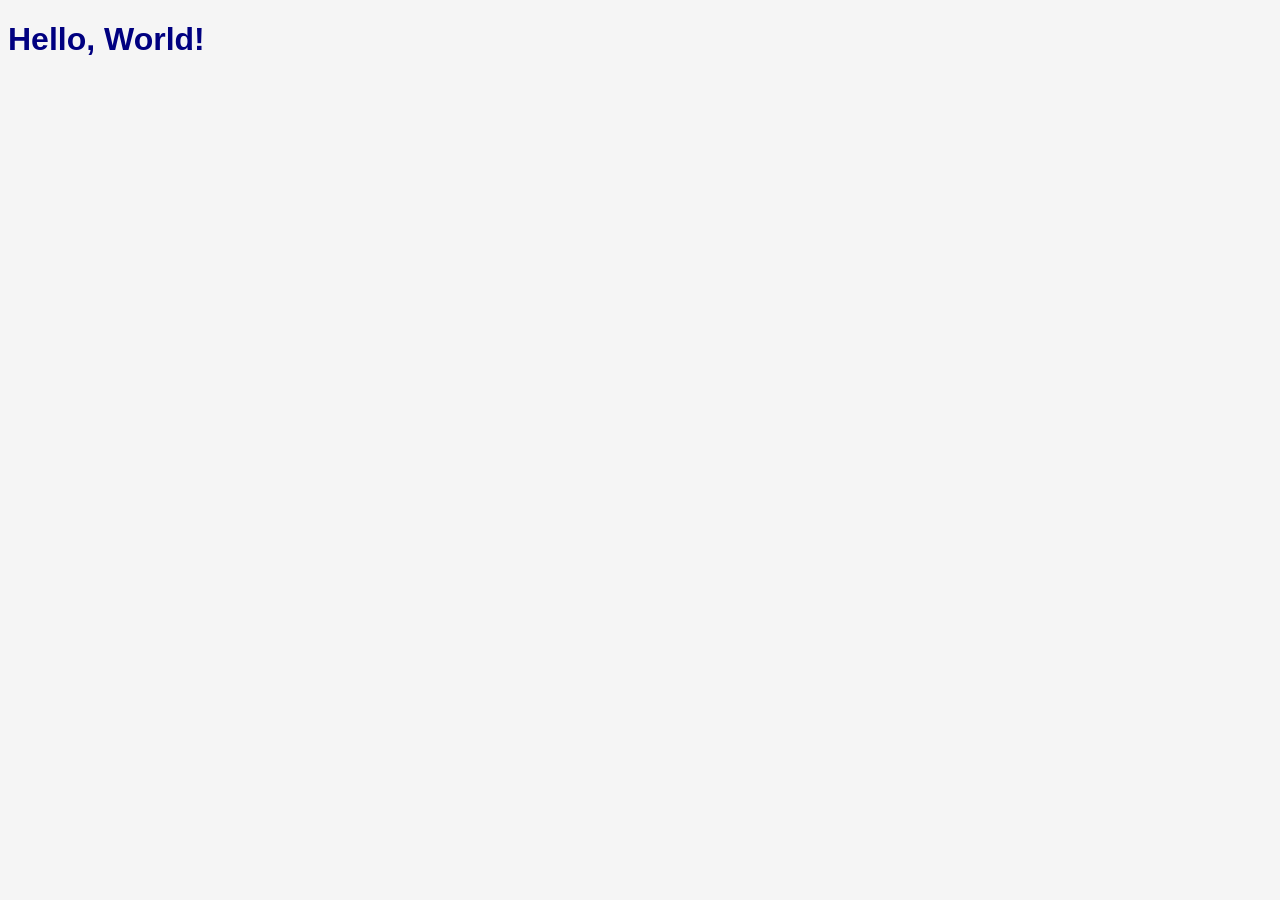
==== index.html @ a565a9a9 "first commit" ====
<!DOCTYPE html>
<html lang="en">
<head>
    <meta charset="UTF-8">
    <meta name="viewport" content="width=device-width, initial-scale=1.0">
    <title>Document</title>
    <link rel="stylesheet" href="style.css">
</head>
<body>
    <h1>Hello, World!</h1>
</body>
</html>
---- style.css ----
body {
    font-family: Arial, sans-serif;
    background-color: #f5f5f5;
    color: #333;
}

h1 {
    color: navy;
}
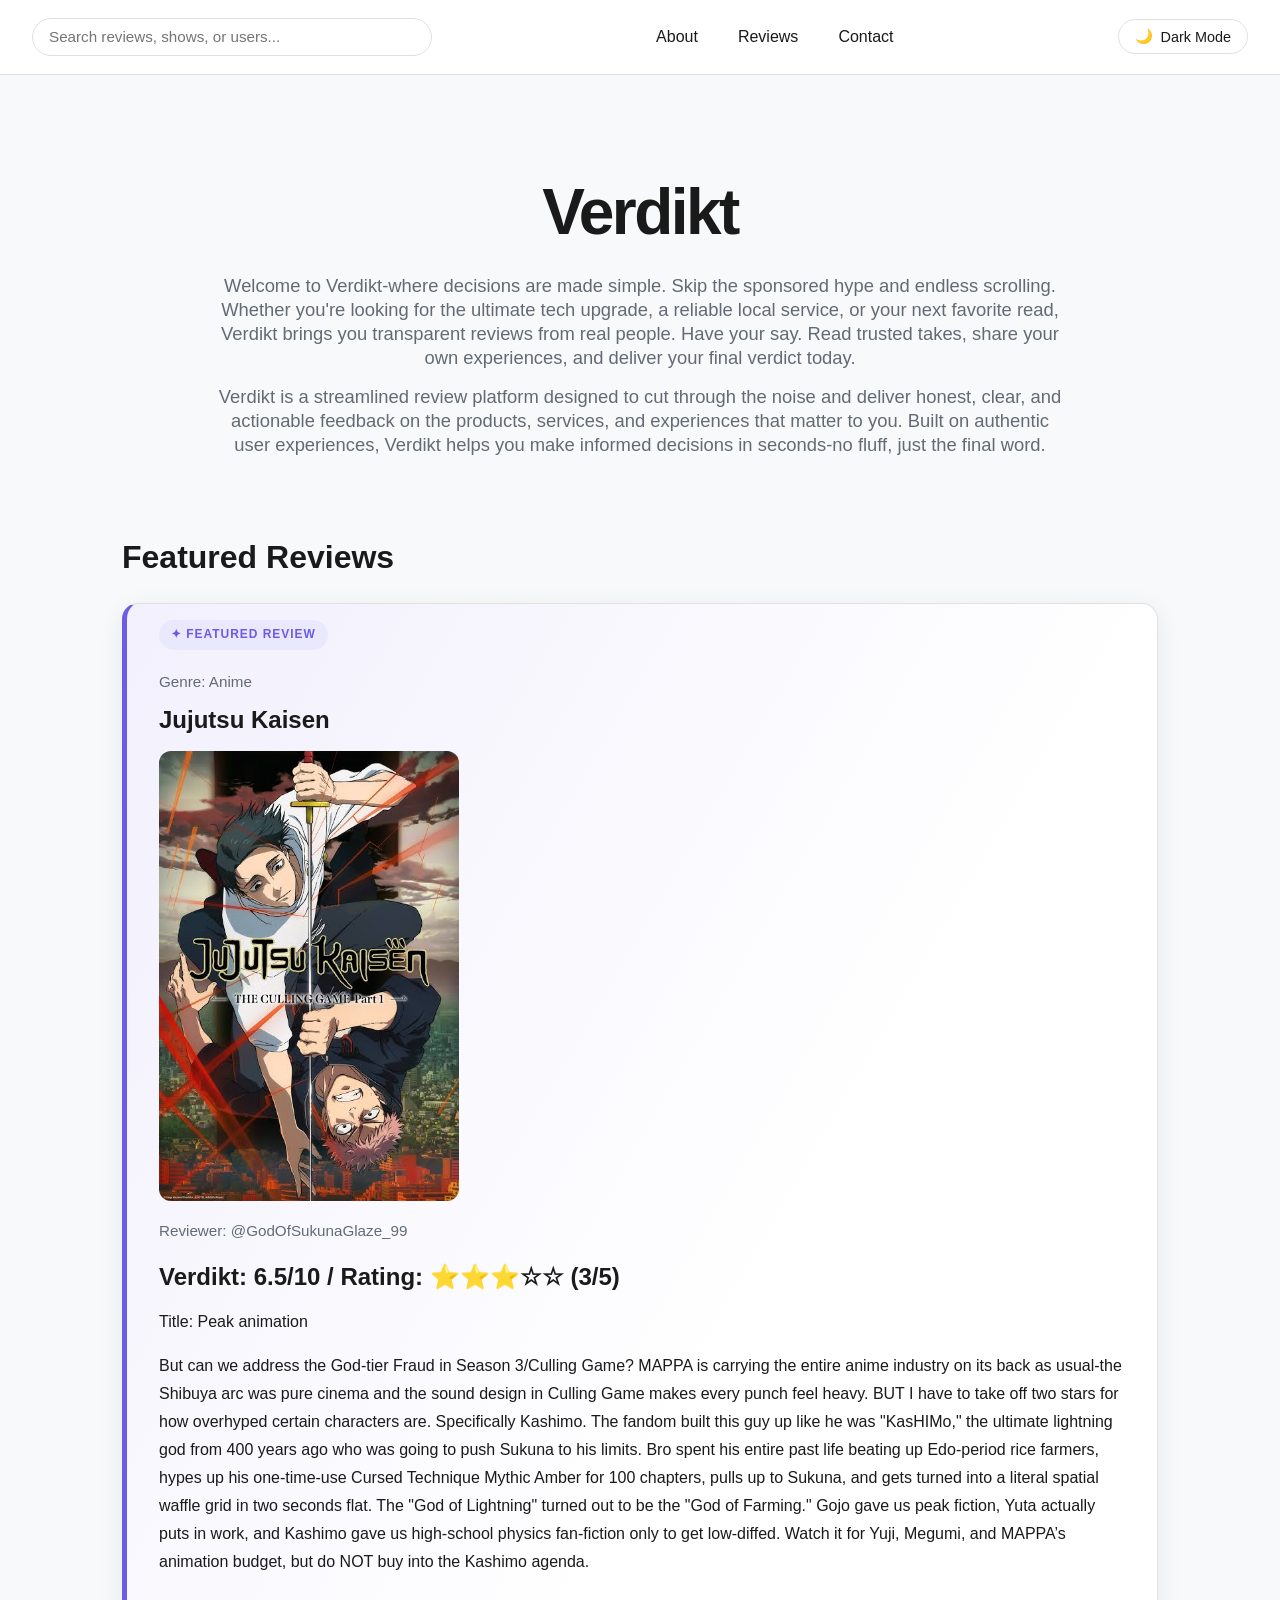
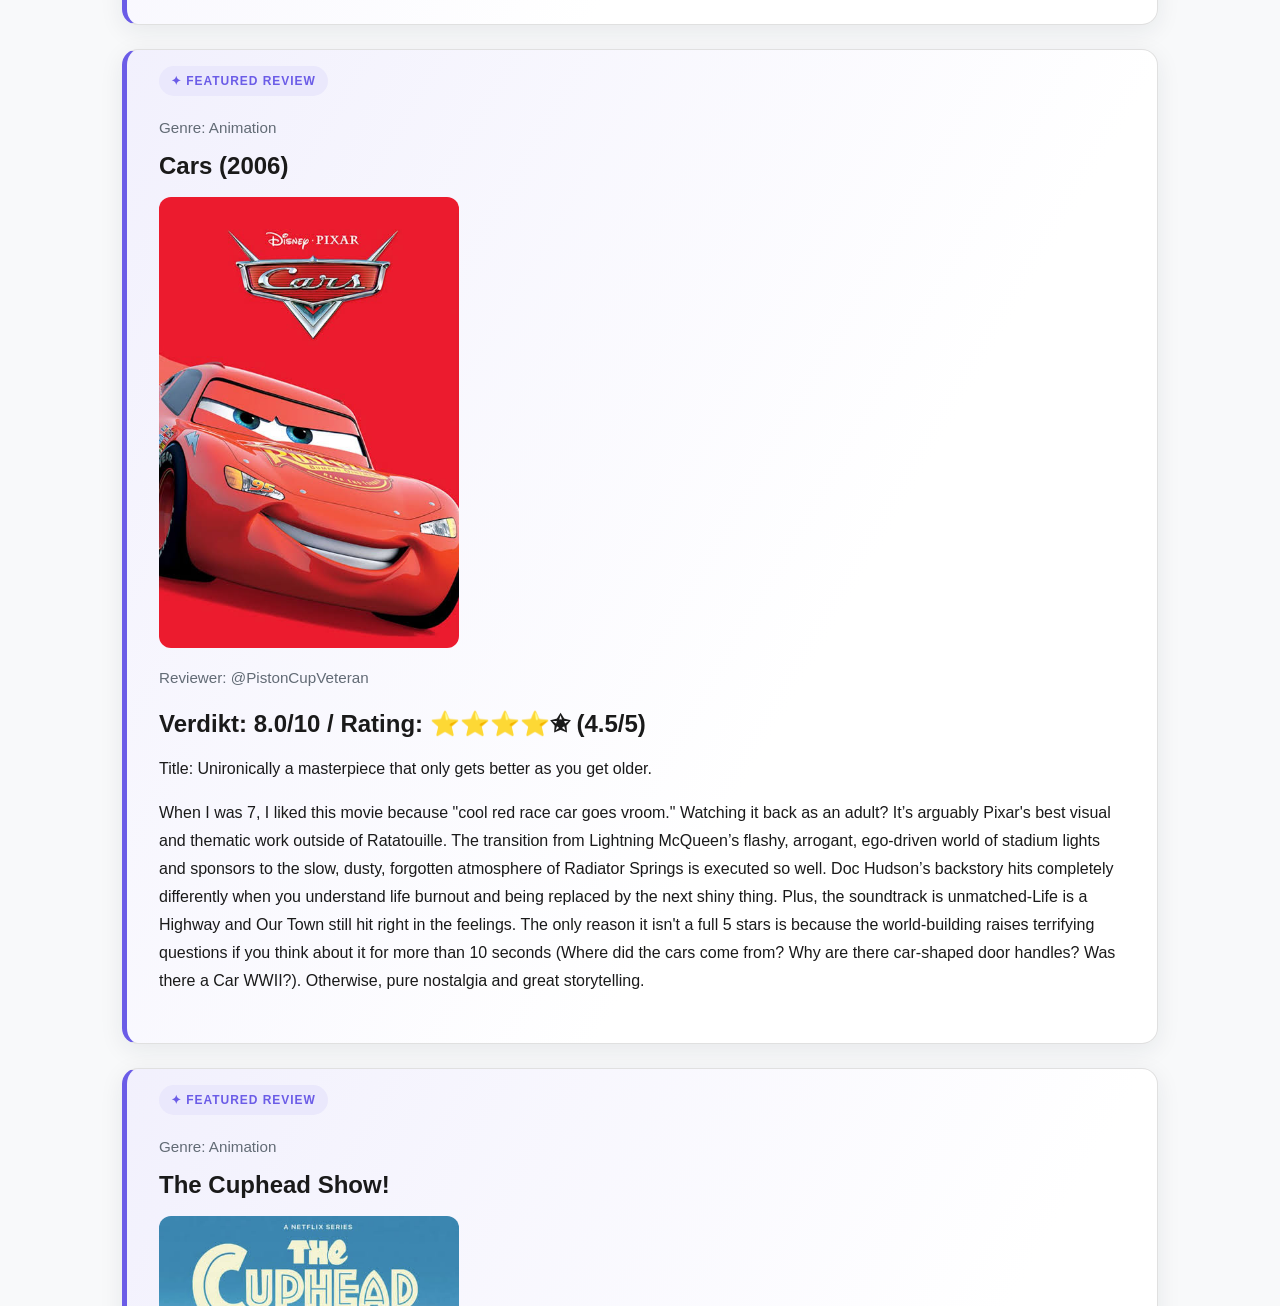
==== commit 8de2bcaf: "PLS BE FIXED" ====
--- a/index.html
+++ b/index.html
@@ -3,10 +3,13 @@
 <head>
     <meta charset="UTF-8">
     <meta name="viewport" content="width=device-width, initial-scale=1.0">
-    <title>Document</title>
+    <meta http-equiv="refresh" content="0; url=Pages/index.html">
+    <title>Verdikt's Redirect</title>
     <link rel="stylesheet" href="style.css">
+    <link rel="icon" href="Images/VerdiktIcon.png" type="image/png">
+    <script src="Java.js" defer></script>
 </head>
 <body>
-    <h1>Hello, World!</h1>
+    <p>Redirecting...</p>
 </body>
 </html>
